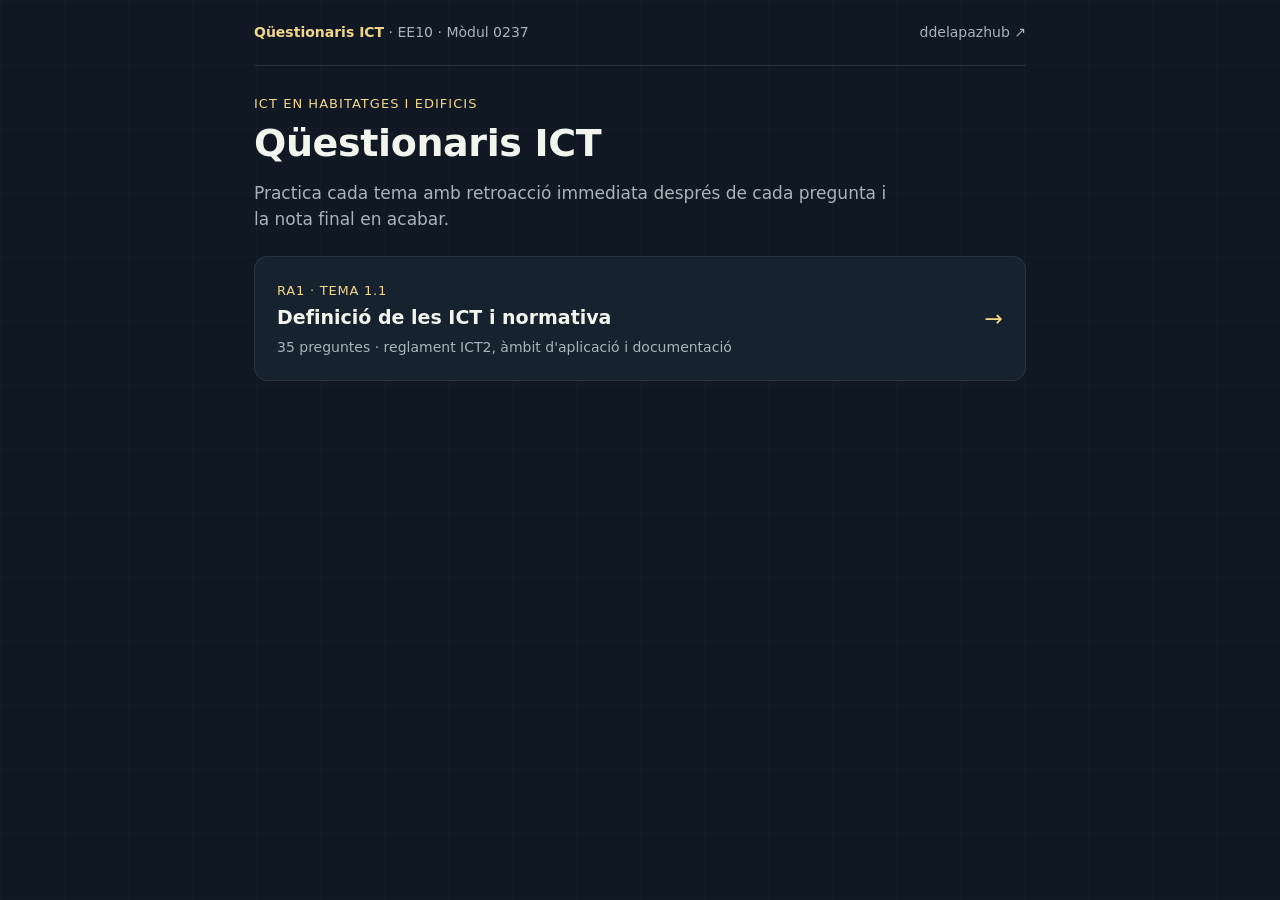
==== index.html @ aecc4bf8 "Qüestionari 1.1 Definició de les ICT i normativa (mòdul 0237) Converteix el banc de preguntes de Moo" ====
<!DOCTYPE html>
<html lang="ca">
<head>
  <meta charset="UTF-8">
  <meta name="viewport" content="width=device-width, initial-scale=1">
  <meta name="theme-color" content="#101923">
  <title>Qüestionaris ICT · Mòdul 0237</title>
  <link rel="stylesheet" href="assets/quiz.css">
</head>
<body>
  <div class="shell">
    <header class="top">
      <span class="crumb"><b>Qüestionaris ICT</b> · EE10 · Mòdul 0237</span>
      <a class="crumb" href="https://ddelapaz1.github.io/#modul-0237">ddelapazhub ↗</a>
    </header>
    <main>
      <p class="eyebrow">ICT en habitatges i edificis</p>
      <h1>Qüestionaris ICT</h1>
      <p class="lead">Practica cada tema amb retroacció immediata després de cada pregunta i la nota final en acabar.</p>

      <!-- Afegeix aquí un <li> per cada qüestionari nou (carpeta + data/*.js). -->
      <ul class="quiz-list">
        <li>
          <a href="t1-1-normativa/">
            <div>
              <span class="ra">RA1 · Tema 1.1</span>
              <h2>Definició de les ICT i normativa</h2>
              <span class="meta">35 preguntes · reglament ICT2, àmbit d'aplicació i documentació</span>
            </div>
            <span class="arrow" aria-hidden="true">→</span>
          </a>
        </li>
      </ul>
    </main>
  </div>
</body>
</html>
---- assets/quiz.css ----
:root {
  color-scheme: dark;
  --bg: #101923;
  --panel: #16222e;
  --panel-2: #1b2a37;
  --line: #ffffff17;
  --text: #f1f5ed;
  --muted: #a7b5bb;
  --accent: #f3d68a;
  --ok: #8fe3a8;
  --ok-bg: #8fe3a814;
  --ko: #ff8f8f;
  --ko-bg: #ff8f8f14;
  --part: #ffc075;
  --radius: 14px;
}

* { box-sizing: border-box; }

html { -webkit-text-size-adjust: 100%; }

body {
  margin: 0;
  min-height: 100vh;
  font-family: system-ui, -apple-system, "Segoe UI", sans-serif;
  font-size: 17px;
  line-height: 1.5;
  background: var(--bg);
  color: var(--text);
}

body::before {
  content: "";
  position: fixed;
  inset: 0;
  pointer-events: none;
  background-image:
    linear-gradient(#ffffff04 1px, transparent 1px),
    linear-gradient(90deg, #ffffff04 1px, transparent 1px);
  background-size: 64px 64px;
}

.shell {
  position: relative;
  max-width: 820px;
  margin: 0 auto;
  padding: 0 24px 64px;
}

header.top {
  display: flex;
  align-items: center;
  justify-content: space-between;
  gap: 16px;
  padding: 22px 0;
  border-bottom: 1px solid var(--line);
  margin-bottom: 28px;
}

.crumb { color: var(--muted); font-size: 14px; text-decoration: none; }
.crumb:hover { color: var(--text); }
.crumb b { color: var(--accent); font-weight: 600; }

.eyebrow {
  font-size: 13px;
  letter-spacing: .08em;
  text-transform: uppercase;
  color: var(--accent);
  margin: 0 0 8px;
}

h1 { font-size: clamp(26px, 5vw, 38px); line-height: 1.15; margin: 0 0 16px; letter-spacing: -.01em; }
h2 { font-size: 21px; line-height: 1.35; margin: 0 0 20px; font-weight: 600; }

.lead { color: var(--muted); margin: 0 0 24px; max-width: 60ch; }

.card {
  background: var(--panel);
  border: 1px solid var(--line);
  border-radius: var(--radius);
  padding: 28px;
}

.rules { margin: 0 0 28px; padding: 0; list-style: none; display: grid; gap: 10px; }
.rules li { display: flex; gap: 12px; align-items: baseline; color: var(--muted); }
.rules li b { color: var(--text); font-weight: 600; }
.rules .k {
  flex: none;
  min-width: 64px;
  text-align: center;
  font-variant-numeric: tabular-nums;
  font-weight: 700;
  padding: 2px 8px;
  border-radius: 8px;
  border: 1px solid var(--line);
}
.rules .k.ok { color: var(--ok); }
.rules .k.ko { color: var(--ko); }
.rules .k.part { color: var(--part); }

.btn {
  font: inherit;
  font-weight: 600;
  font-size: 16px;
  border: 1px solid transparent;
  border-radius: 10px;
  padding: 12px 22px;
  cursor: pointer;
  background: var(--accent);
  color: #1a1408;
  transition: filter .15s, transform .1s, opacity .15s;
}
.btn:hover:not(:disabled) { filter: brightness(1.08); }
.btn:active:not(:disabled) { transform: translateY(1px); }
.btn:disabled { opacity: .35; cursor: not-allowed; }
.btn.ghost { background: transparent; color: var(--text); border-color: var(--line); }
.btn.ghost:hover { border-color: #ffffff40; }
.btn:focus-visible, .opt:focus-visible, select:focus-visible { outline: 2px solid var(--accent); outline-offset: 2px; }

/* progrés */
.progress { display: flex; align-items: center; gap: 14px; margin-bottom: 20px; font-size: 14px; color: var(--muted); }
.progress .bar { flex: 1; height: 6px; background: #ffffff10; border-radius: 99px; overflow: hidden; }
.progress .fill { height: 100%; width: 0; background: var(--accent); border-radius: 99px; transition: width .3s ease; }
.progress .num { font-variant-numeric: tabular-nums; white-space: nowrap; }
.progress .num b { color: var(--text); }

/* opcions */
.opts { display: grid; gap: 10px; margin: 0 0 22px; padding: 0; list-style: none; }

.opt {
  width: 100%;
  display: flex;
  gap: 14px;
  align-items: flex-start;
  text-align: left;
  font: inherit;
  color: var(--text);
  background: var(--panel-2);
  border: 1px solid var(--line);
  border-radius: 12px;
  padding: 14px 16px;
  cursor: pointer;
  transition: border-color .15s, background .15s;
}
.opt:hover:not(:disabled) { border-color: #ffffff40; }
.opt .letter {
  flex: none;
  width: 28px;
  height: 28px;
  display: grid;
  place-items: center;
  border-radius: 50%;
  border: 1px solid #ffffff30;
  font-size: 14px;
  font-weight: 600;
  color: var(--muted);
}
.opt[aria-pressed="true"] { border-color: var(--accent); background: #f3d68a10; }
.opt[aria-pressed="true"] .letter { background: var(--accent); color: #1a1408; border-color: var(--accent); }
.opt:disabled { cursor: default; }
.opt.is-correct { border-color: var(--ok); background: var(--ok-bg); }
.opt.is-correct .letter { background: var(--ok); color: #0b1f12; border-color: var(--ok); }
.opt.is-wrong { border-color: var(--ko); background: var(--ko-bg); }
.opt.is-wrong .letter { background: var(--ko); color: #2a0b0b; border-color: var(--ko); }
.opt.is-dim { opacity: .5; }

/* aparellament */
.match { display: grid; gap: 12px; margin: 0 0 22px; }
.match-row {
  display: grid;
  grid-template-columns: minmax(130px, 1fr) 2.4fr;
  gap: 10px 16px;
  align-items: center;
  background: var(--panel-2);
  border: 1px solid var(--line);
  border-radius: 12px;
  padding: 12px 14px;
}
.match-row .term { font-weight: 600; }
.match-row select {
  width: 100%;
  font: inherit;
  font-size: 15px;
  color: var(--text);
  background: var(--bg);
  border: 1px solid #ffffff25;
  border-radius: 8px;
  padding: 9px 10px;
}
.match-row select:disabled { opacity: 1; }
.match-row.is-correct { border-color: var(--ok); background: var(--ok-bg); }
.match-row.is-wrong { border-color: var(--ko); background: var(--ko-bg); }
.match-row .fix { grid-column: 2; font-size: 14px; color: var(--ok); }
.match-row .fix::before { content: "✓ Correcta: "; font-weight: 600; }

@media (max-width: 560px) {
  .shell { padding: 0 16px 48px; }
  .card { padding: 20px 16px; }
  .match-row { grid-template-columns: 1fr; }
  .match-row .fix { grid-column: 1; }
  h2 { font-size: 19px; }
}

/* retroacció */
.feedback {
  border-radius: 12px;
  padding: 16px 18px;
  margin: 0 0 22px;
  border: 1px solid var(--line);
  border-left-width: 4px;
  animation: rise .25s ease;
}
.feedback.ok { border-left-color: var(--ok); background: var(--ok-bg); }
.feedback.ko { border-left-color: var(--ko); background: var(--ko-bg); }
.feedback.part { border-left-color: var(--part); background: #ffc07514; }
.feedback .verdict { font-weight: 700; margin: 0 0 6px; display: flex; justify-content: space-between; gap: 12px; flex-wrap: wrap; }
.feedback.ok .verdict { color: var(--ok); }
.feedback.ko .verdict { color: var(--ko); }
.feedback.part .verdict { color: var(--part); }
.feedback .pts { font-variant-numeric: tabular-nums; font-weight: 600; }
.feedback p.exp { margin: 0; color: var(--text); }
.feedback .answer { margin: 0 0 8px; color: var(--muted); font-size: 15px; }
.feedback .answer b { color: var(--ok); font-weight: 600; }

@keyframes rise { from { opacity: 0; transform: translateY(6px); } to { opacity: 1; transform: none; } }

.actions { display: flex; justify-content: flex-end; gap: 10px; flex-wrap: wrap; }
.hint { color: var(--muted); font-size: 13px; margin-right: auto; align-self: center; }
@media (hover: none) { .hint { display: none; } }

/* resultat */
.score {
  display: flex;
  align-items: baseline;
  gap: 10px;
  margin: 8px 0 6px;
  font-variant-numeric: tabular-nums;
}
.score .big { font-size: clamp(64px, 16vw, 96px); font-weight: 800; line-height: 1; letter-spacing: -.03em; }
.score .of { font-size: 24px; color: var(--muted); }
.score.pass .big { color: var(--ok); }
.score.fail .big { color: var(--ko); }
.verdict-text { font-size: 18px; margin: 0 0 24px; }

.stats { display: grid; grid-template-columns: repeat(auto-fit, minmax(130px, 1fr)); gap: 10px; margin: 0 0 28px; }
.stat { background: var(--panel-2); border: 1px solid var(--line); border-radius: 12px; padding: 12px 14px; }
.stat .n { font-size: 26px; font-weight: 700; font-variant-numeric: tabular-nums; }
.stat .l { font-size: 13px; color: var(--muted); }
.stat.ok .n { color: var(--ok); }
.stat.ko .n { color: var(--ko); }
.stat.part .n { color: var(--part); }

.review { margin: 28px 0 0; }
.review h3 { font-size: 17px; margin: 0 0 12px; }
.review details {
  background: var(--panel-2);
  border: 1px solid var(--line);
  border-left: 4px solid var(--line);
  border-radius: 10px;
  margin-bottom: 8px;
}
.review details.ok { border-left-color: var(--ok); }
.review details.ko { border-left-color: var(--ko); }
.review details.part { border-left-color: var(--part); }
.review summary { cursor: pointer; padding: 12px 14px; display: flex; gap: 10px; align-items: baseline; }
.review summary .q { flex: 1; }
.review summary .pts { font-variant-numeric: tabular-nums; color: var(--muted); font-size: 14px; white-space: nowrap; }
.review .body { padding: 0 14px 14px; font-size: 15px; color: var(--muted); }
.review .body p { margin: 0 0 8px; }
.review .body b.ok { color: var(--ok); font-weight: 600; }
.review .body b.ko { color: var(--ko); font-weight: 600; }
.review .body ul { margin: 0 0 8px; padding-left: 18px; }

/* llista de qüestionaris */
.quiz-list { list-style: none; margin: 0; padding: 0; display: grid; gap: 12px; }
.quiz-list a {
  display: flex;
  justify-content: space-between;
  align-items: center;
  gap: 16px;
  text-decoration: none;
  color: var(--text);
  background: var(--panel);
  border: 1px solid var(--line);
  border-radius: var(--radius);
  padding: 20px 22px;
  transition: border-color .15s;
}
.quiz-list a:hover { border-color: #f3d68a80; }
.quiz-list .meta { color: var(--muted); font-size: 14px; }
.quiz-list .ra { color: var(--accent); font-size: 13px; letter-spacing: .06em; text-transform: uppercase; }
.quiz-list h2 { margin: 2px 0 4px; font-size: 19px; }
.quiz-list .arrow { font-size: 22px; color: var(--accent); }
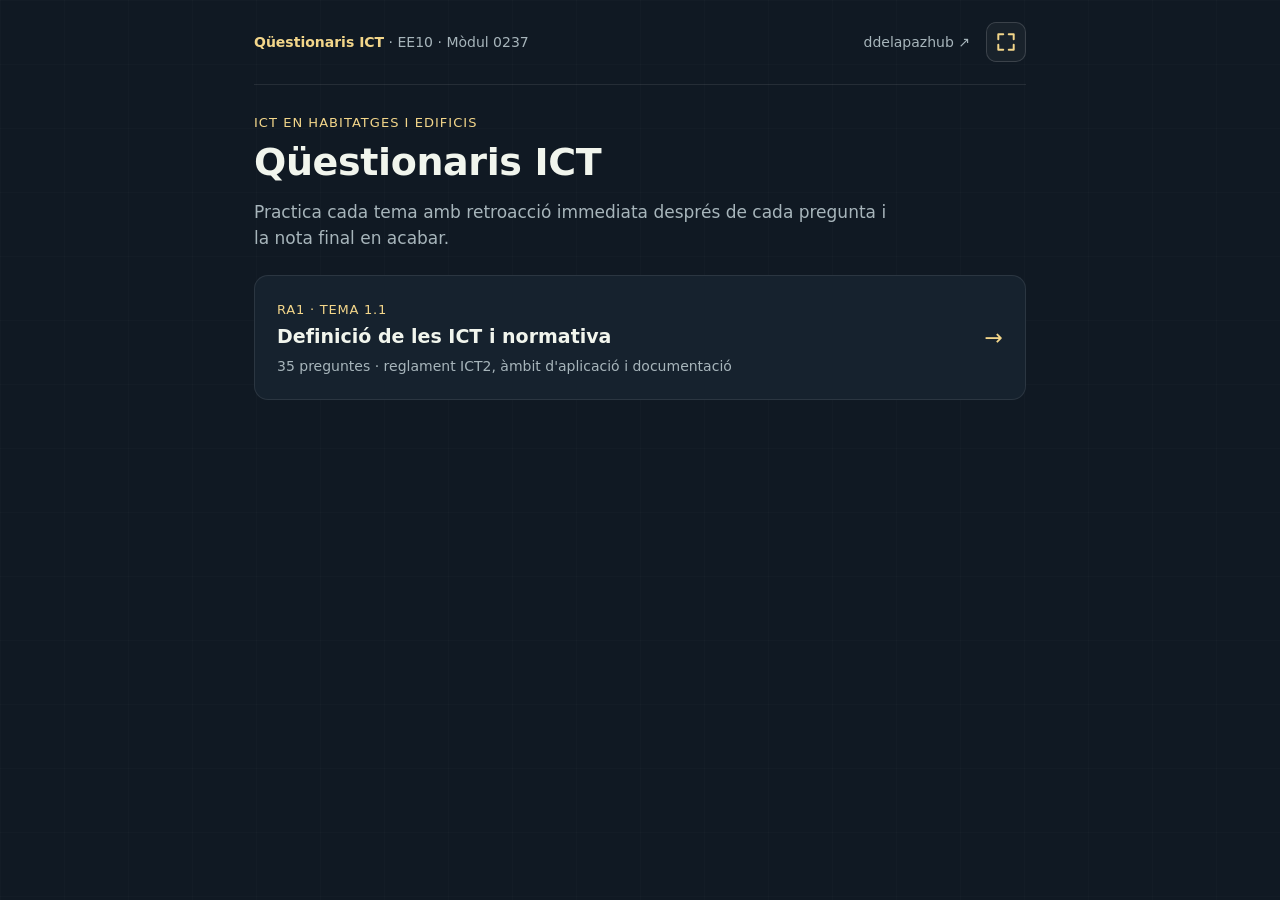
==== commit 1971e439: "Afegeix botó de pantalla completa per a la pissarra digital Co-Authored-By: Claude Opus 5.5 <noreply" ====
--- a/index.html
+++ b/index.html
@@ -11,7 +11,13 @@
   <div class="shell">
     <header class="top">
       <span class="crumb"><b>Qüestionaris ICT</b> · EE10 · Mòdul 0237</span>
-      <a class="crumb" href="https://ddelapaz1.github.io/#modul-0237">ddelapazhub ↗</a>
+      <div class="header-end">
+        <a class="crumb" href="https://ddelapaz1.github.io/#modul-0237">ddelapazhub ↗</a>
+        <button type="button" id="btn-fs" class="fs-btn" aria-label="Pantalla completa" title="Pantalla completa (F)" hidden>
+          <svg class="fs-on" viewBox="0 0 20 20" fill="none" stroke="currentColor" stroke-width="1.8" stroke-linecap="round" stroke-linejoin="round" aria-hidden="true"><path d="M3 7.5V3h4.5M12.5 3H17v4.5M17 12.5V17h-4.5M7.5 17H3v-4.5"/></svg>
+          <svg class="fs-off" viewBox="0 0 20 20" fill="none" stroke="currentColor" stroke-width="1.8" stroke-linecap="round" stroke-linejoin="round" aria-hidden="true"><path d="M7.5 3v4.5H3M17 7.5h-4.5V3M12.5 17v-4.5H17M3 12.5h4.5V17"/></svg>
+        </button>
+      </div>
     </header>
     <main>
       <p class="eyebrow">ICT en habitatges i edificis</p>
@@ -33,5 +39,6 @@
       </ul>
     </main>
   </div>
+  <script src="assets/fullscreen.js"></script>
 </body>
 </html>
--- a/assets/quiz.css
+++ b/assets/quiz.css
@@ -61,6 +61,27 @@
 .crumb:hover { color: var(--text); }
 .crumb b { color: var(--accent); font-weight: 600; }
 
+.header-end { display: flex; align-items: center; gap: 16px; flex: none; }
+
+.fs-btn {
+  display: grid;
+  place-items: center;
+  width: 40px;
+  height: 40px;
+  padding: 0;
+  border-radius: 10px;
+  border: 1px solid #ffffff25;
+  background: #ffffff0a;
+  color: var(--accent);
+  cursor: pointer;
+  transition: background .2s, border-color .2s;
+}
+.fs-btn:hover { background: #ffffff18; border-color: #ffffff45; }
+.fs-btn:focus-visible { outline: 2px solid var(--accent); outline-offset: 3px; }
+.fs-btn svg { width: 22px; height: 22px; }
+.fs-btn[hidden], .fs-btn .fs-off, .fs-btn.is-fs .fs-on { display: none; }
+.fs-btn.is-fs .fs-off { display: block; }
+
 .eyebrow {
   font-size: 13px;
   letter-spacing: .08em;
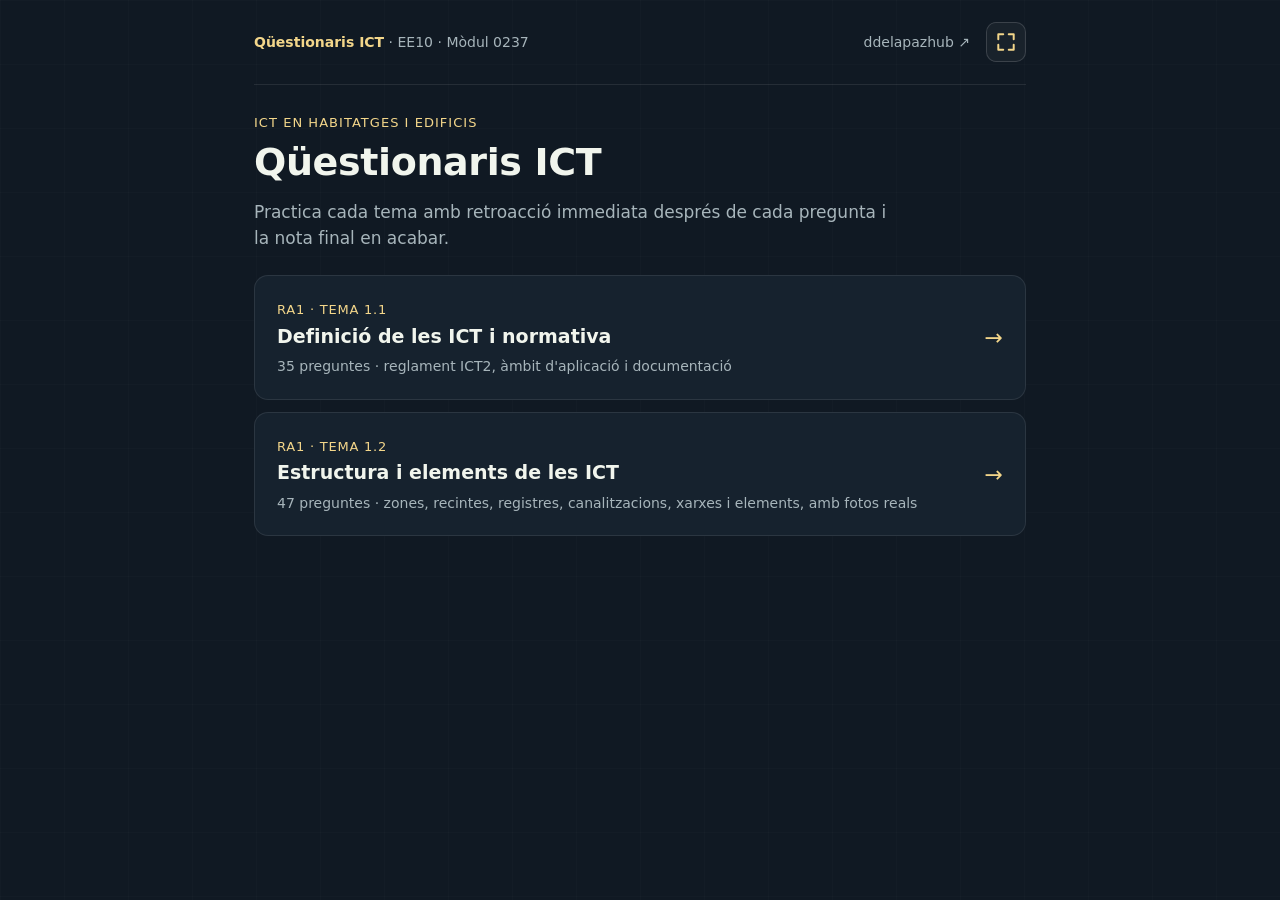
==== commit 4e9b1a78: "Qüestionari 1.2 Estructura i elements de les ICT (mòdul 0237) - 47 preguntes a partir del banc de Mo" ====
--- a/index.html
+++ b/index.html
@@ -36,6 +36,16 @@
             <span class="arrow" aria-hidden="true">→</span>
           </a>
         </li>
+        <li>
+          <a href="t1-2-estructura/">
+            <div>
+              <span class="ra">RA1 · Tema 1.2</span>
+              <h2>Estructura i elements de les ICT</h2>
+              <span class="meta">47 preguntes · zones, recintes, registres, canalitzacions, xarxes i elements, amb fotos reals</span>
+            </div>
+            <span class="arrow" aria-hidden="true">→</span>
+          </a>
+        </li>
       </ul>
     </main>
   </div>
--- a/assets/quiz.css
+++ b/assets/quiz.css
@@ -145,6 +145,26 @@
 .progress .num { font-variant-numeric: tabular-nums; white-space: nowrap; }
 .progress .num b { color: var(--text); }
 
+/* imatge de la pregunta */
+.qimg { margin: 0 0 20px; }
+.qimg .frame { position: relative; width: fit-content; max-width: 100%; margin: 0 auto; }
+.qimg img { display: block; max-width: 100%; max-height: 420px; border-radius: 10px; background: #fff; }
+.qimg .marker {
+  position: absolute;
+  /* s'encongeix en pantalles estretes perquè les caselles properes no se superposin */
+  min-width: clamp(14px, 4vw, 26px);
+  height: clamp(14px, 4vw, 26px);
+  padding: 0 clamp(2px, 1vw, 6px);
+  display: grid;
+  place-items: center;
+  border-radius: 99px;
+  background: var(--accent);
+  color: #1a1408;
+  font-size: clamp(9px, 2.6vw, 14px);
+  font-weight: 700;
+  box-shadow: 0 1px 4px #0006;
+}
+
 /* opcions */
 .opts { display: grid; gap: 10px; margin: 0 0 22px; padding: 0; list-style: none; }
 
@@ -242,6 +262,8 @@
 .feedback p.exp { margin: 0; color: var(--text); }
 .feedback .answer { margin: 0 0 8px; color: var(--muted); font-size: 15px; }
 .feedback .answer b { color: var(--ok); font-weight: 600; }
+.feedback .why { margin: 0 0 8px; color: var(--text); }
+.feedback .why b { color: var(--ko); font-weight: 600; }
 
 @keyframes rise { from { opacity: 0; transform: translateY(6px); } to { opacity: 1; transform: none; } }
 
@@ -291,6 +313,7 @@
 .review .body b.ok { color: var(--ok); font-weight: 600; }
 .review .body b.ko { color: var(--ko); font-weight: 600; }
 .review .body ul { margin: 0 0 8px; padding-left: 18px; }
+.review .body .thumb { display: block; max-width: 160px; max-height: 110px; border-radius: 6px; margin: 0 0 10px; background: #fff; }
 
 /* llista de qüestionaris */
 .quiz-list { list-style: none; margin: 0; padding: 0; display: grid; gap: 12px; }
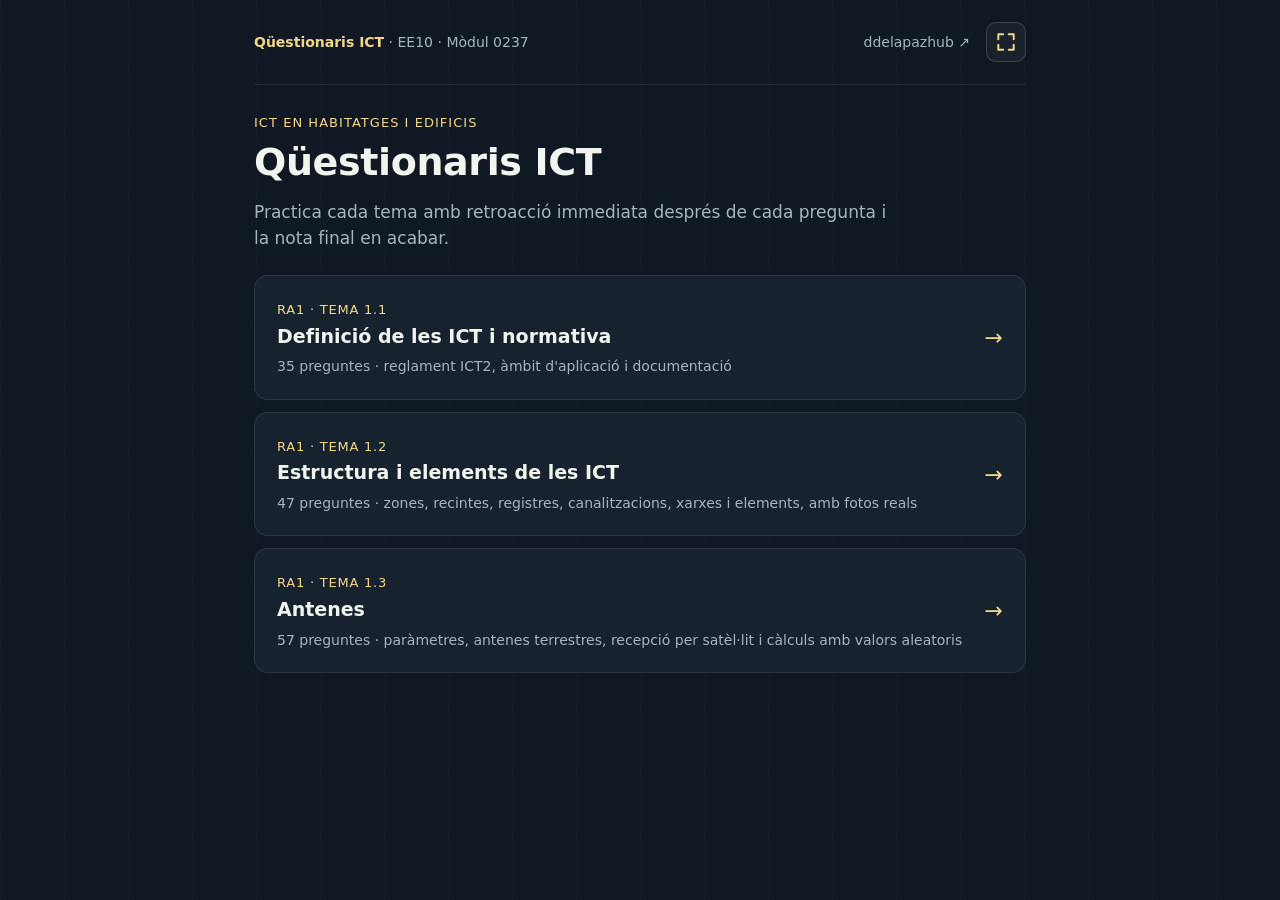
==== commit 6c80ff98: "Qüestionari 1.3 Antenes (mòdul 0237) - Nou qüestionari t1-3-antenes amb 57 preguntes: paràmetres, an" ====
--- a/index.html
+++ b/index.html
@@ -46,6 +46,16 @@
             <span class="arrow" aria-hidden="true">→</span>
           </a>
         </li>
+        <li>
+          <a href="t1-3-antenes/">
+            <div>
+              <span class="ra">RA1 · Tema 1.3</span>
+              <h2>Antenes</h2>
+              <span class="meta">57 preguntes · paràmetres, antenes terrestres, recepció per satèl·lit i càlculs amb valors aleatoris</span>
+            </div>
+            <span class="arrow" aria-hidden="true">→</span>
+          </a>
+        </li>
       </ul>
     </main>
   </div>
--- a/assets/quiz.css
+++ b/assets/quiz.css
@@ -234,6 +234,28 @@
 .match-row .fix { grid-column: 2; font-size: 14px; color: var(--ok); }
 .match-row .fix::before { content: "✓ Correcta: "; font-weight: 600; }
 
+/* càlcul */
+.calc { margin: 0 0 22px; }
+.calc-row { display: flex; align-items: center; gap: 10px; }
+.calc input {
+  width: 11ch;
+  font: inherit;
+  font-size: 20px;
+  font-variant-numeric: tabular-nums;
+  color: var(--text);
+  background: var(--bg);
+  border: 1px solid #ffffff25;
+  border-radius: 8px;
+  padding: 9px 12px;
+}
+.calc input:focus-visible { outline: 2px solid var(--accent); outline-offset: 2px; }
+.calc input:disabled { opacity: 1; }
+.calc input.is-correct { border-color: var(--ok); background: var(--ok-bg); }
+.calc input.is-wrong { border-color: var(--ko); background: var(--ko-bg); }
+.calc .unit { color: var(--muted); font-weight: 600; }
+.calc-hint { margin: 8px 0 0; color: var(--muted); font-size: 14px; }
+.calc-exp { white-space: pre-line; }
+
 @media (max-width: 560px) {
   .shell { padding: 0 16px 48px; }
   .card { padding: 20px 16px; }
